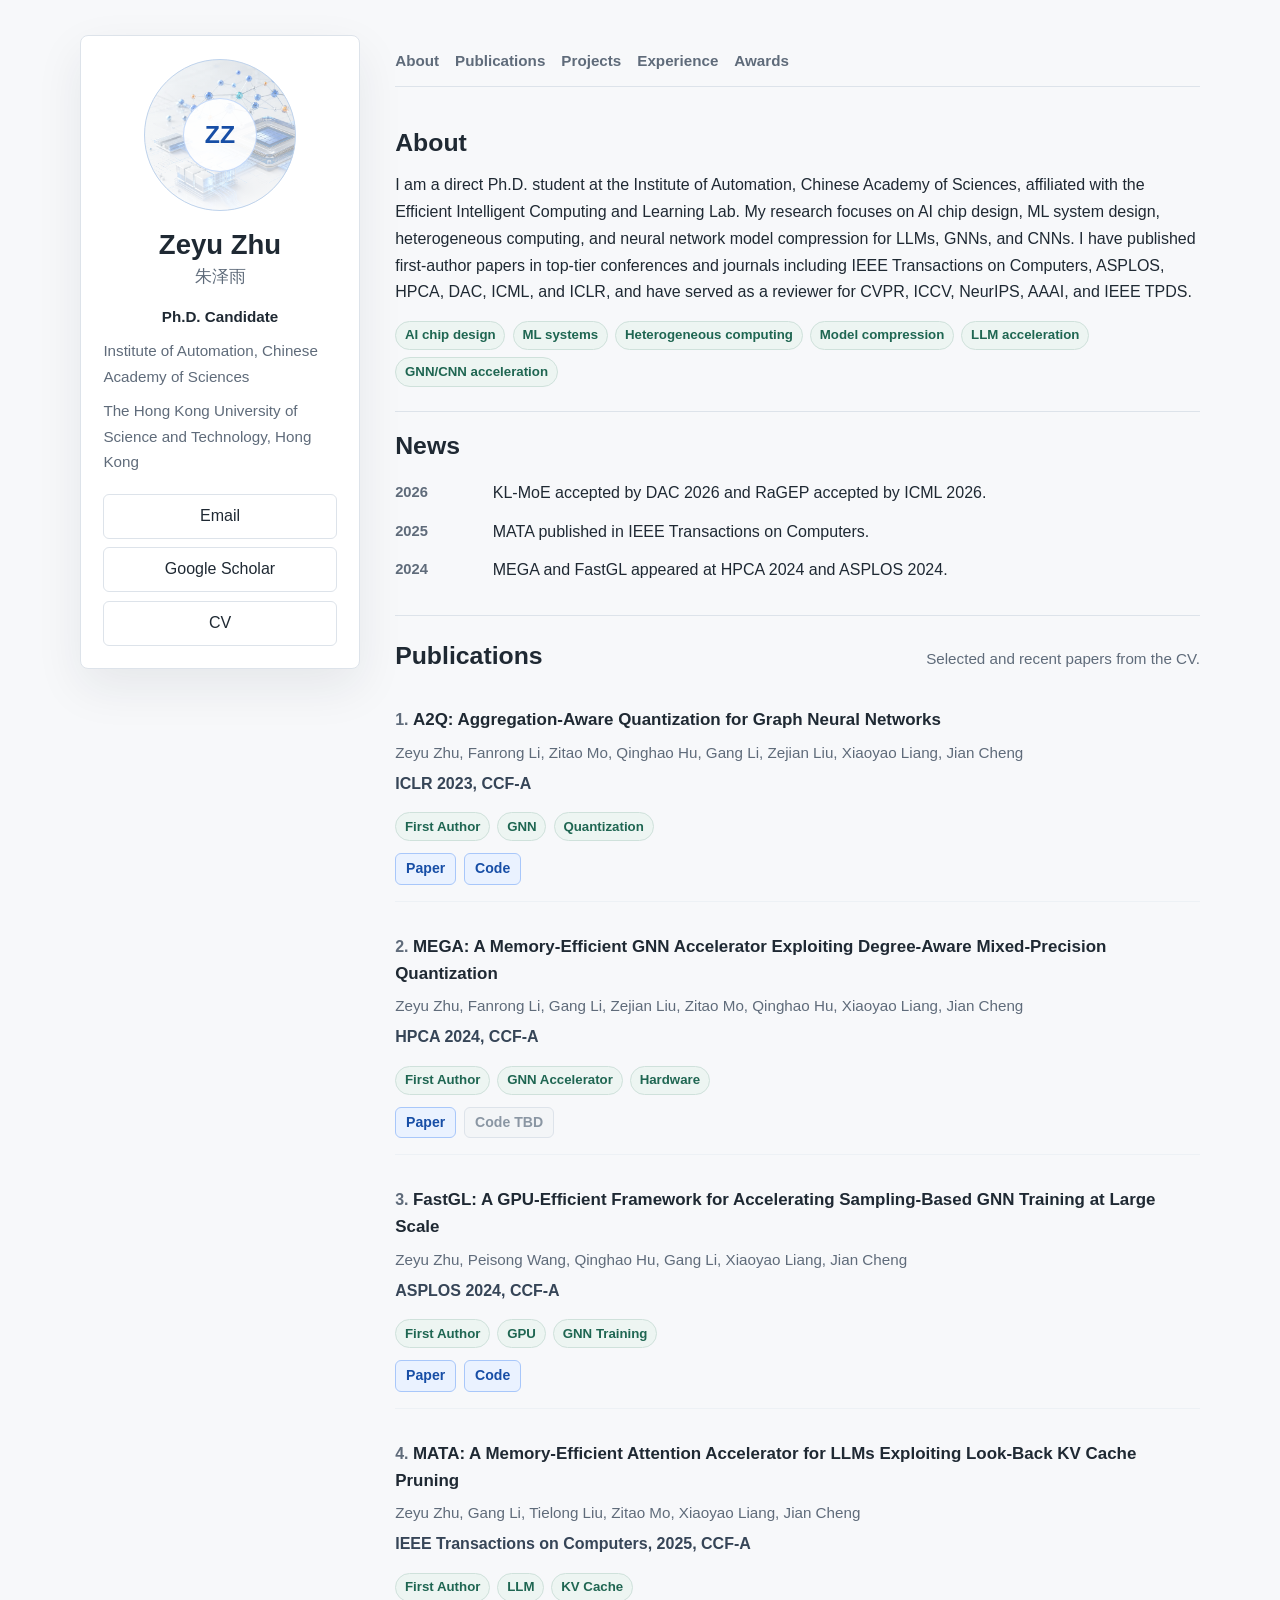
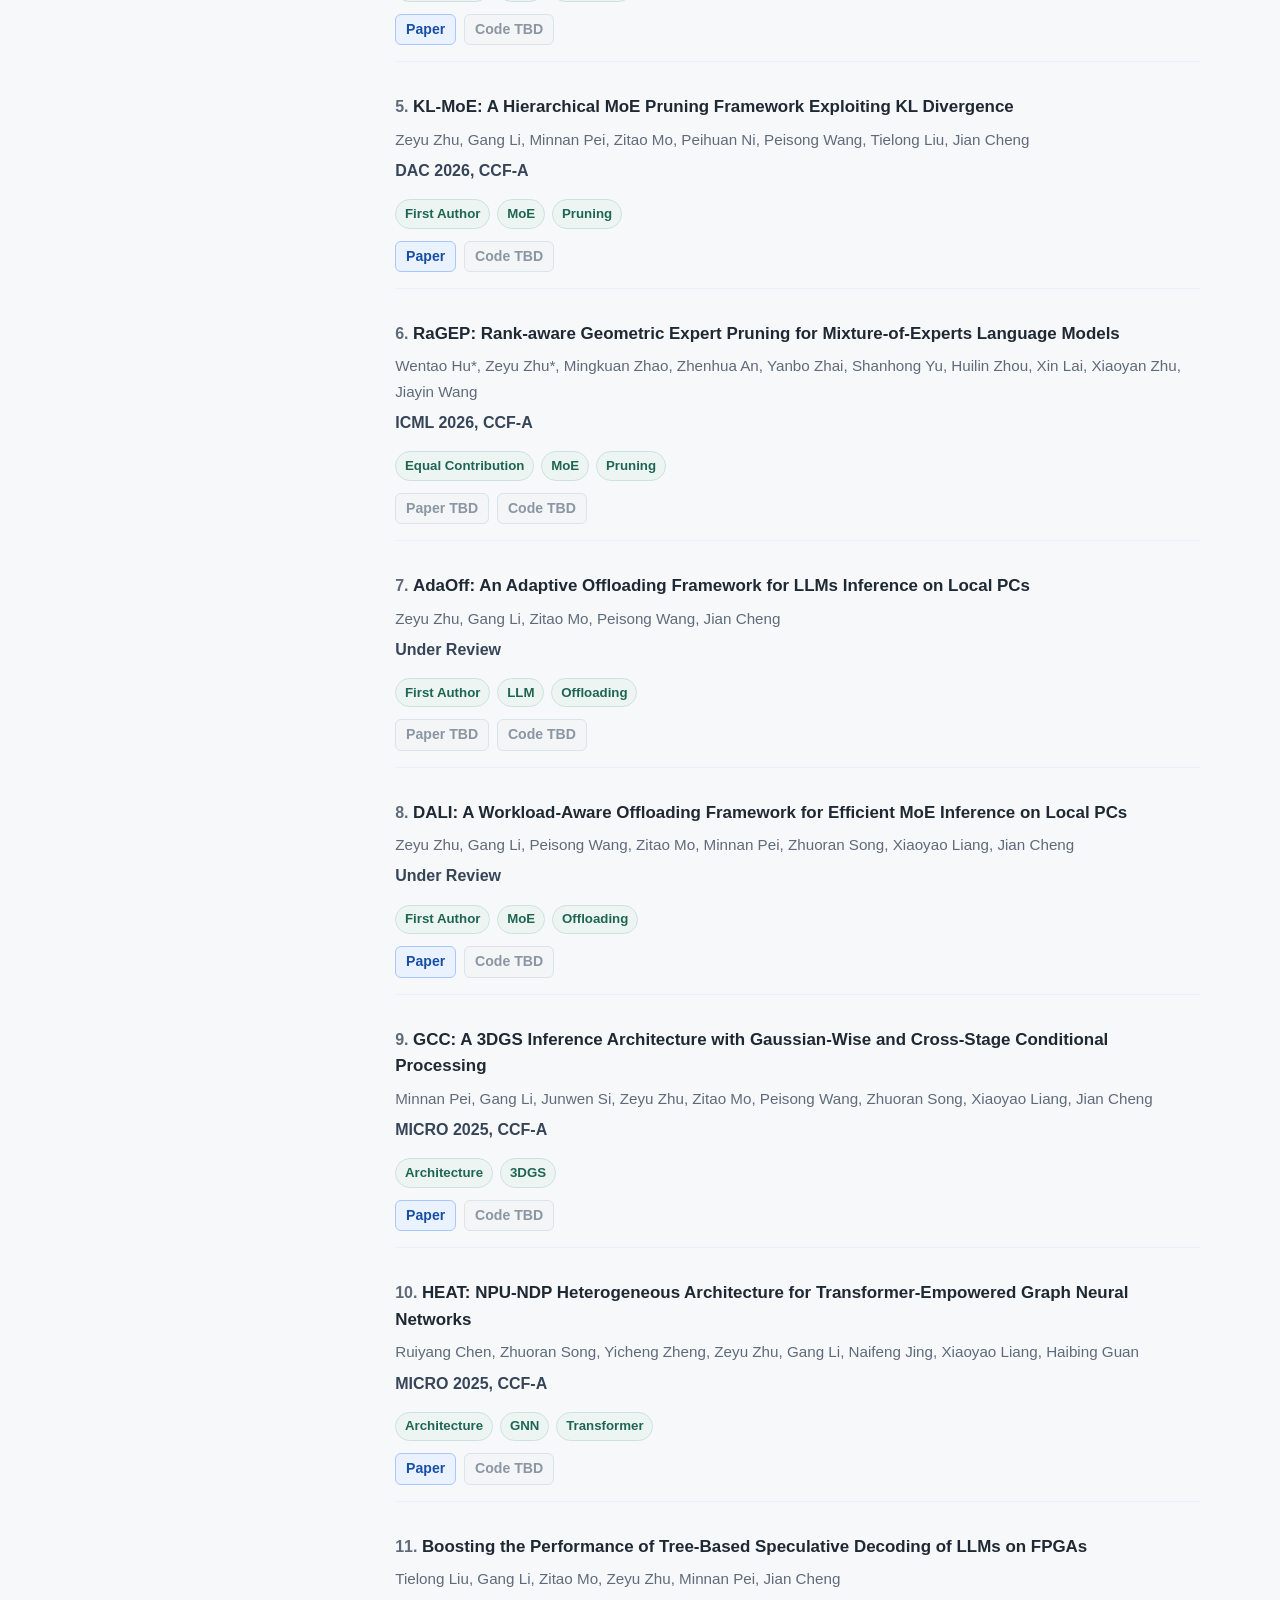
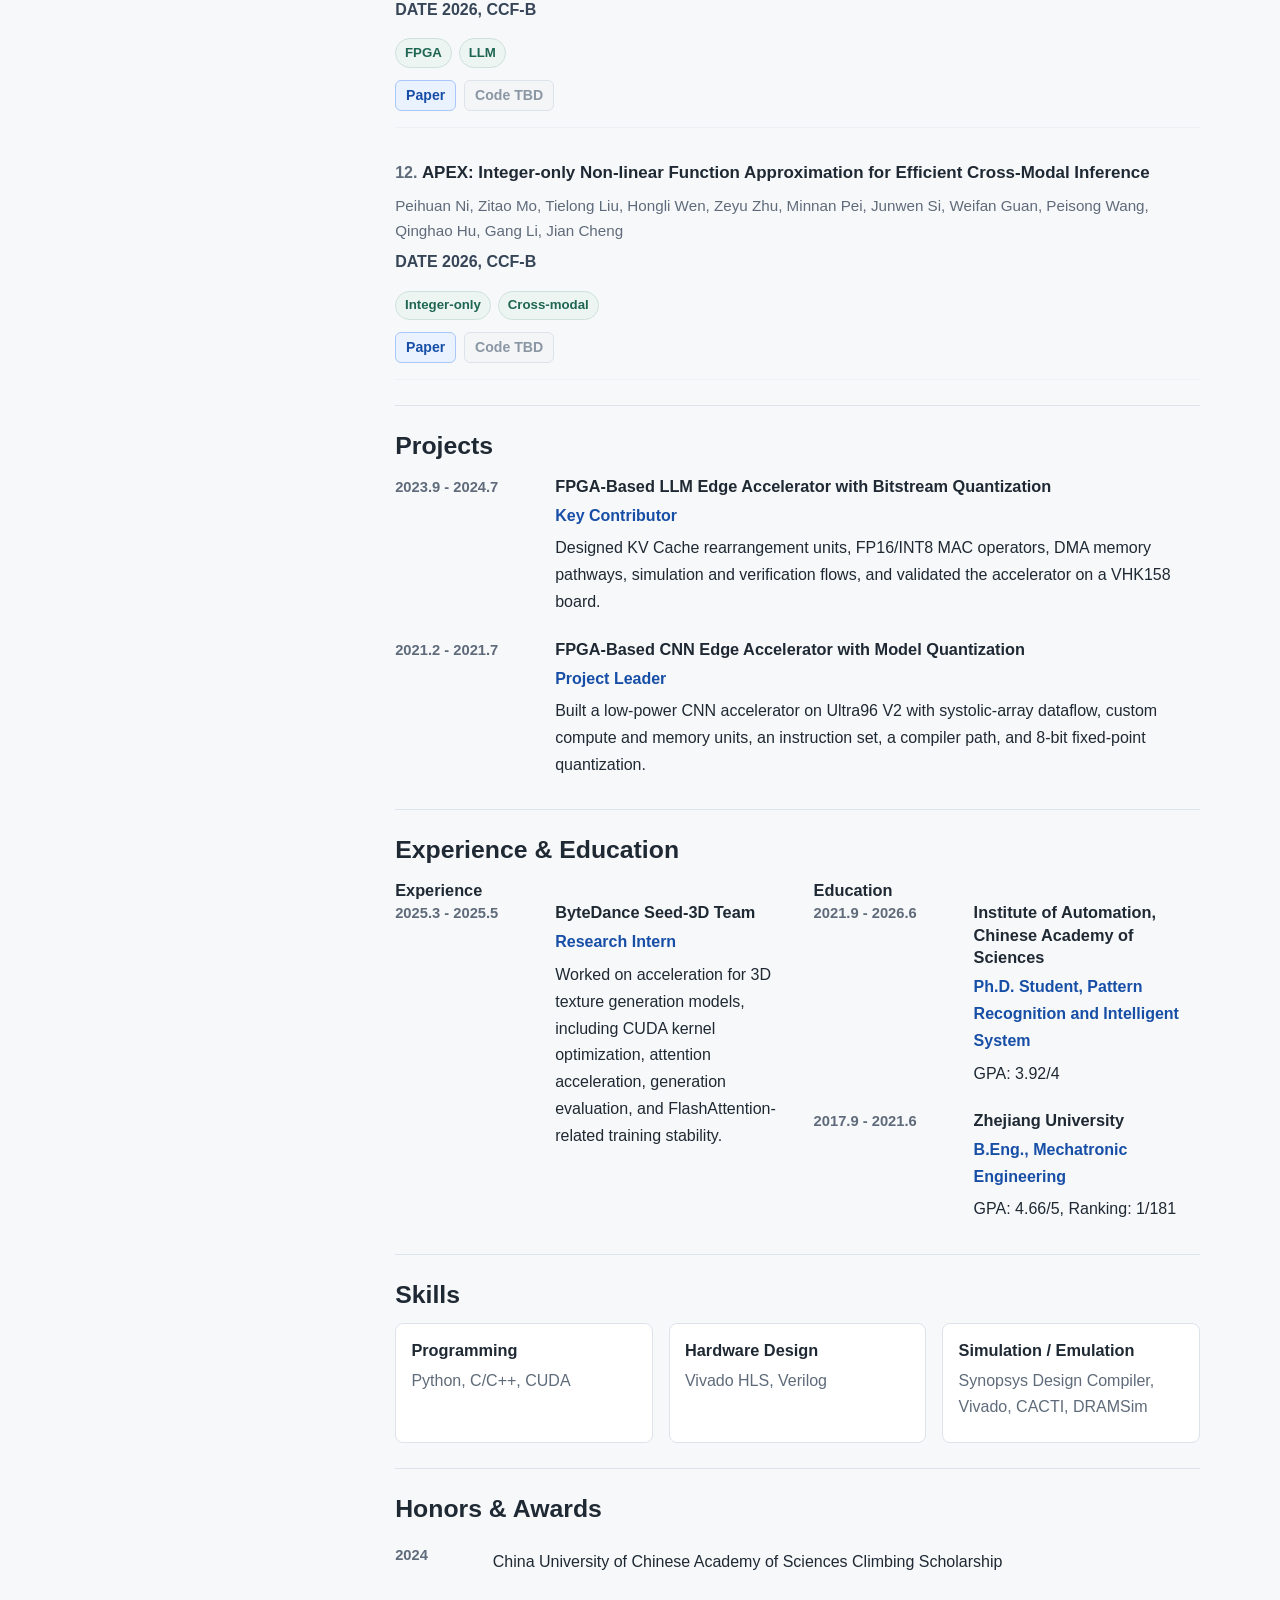
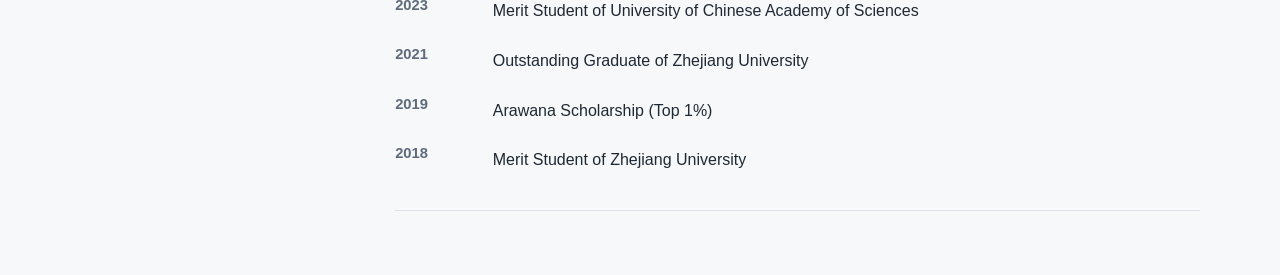
==== index.html @ 012d6af2 "Add files via upload" ====
<!doctype html>
<html lang="en">
  <head>
    <meta charset="utf-8" />
    <meta name="viewport" content="width=device-width, initial-scale=1" />
    <meta
      name="description"
      content="Academic homepage of Zeyu Zhu, researcher in AI chip design, ML systems, heterogeneous computing, and model compression."
    />
    <title>Zeyu Zhu | Academic Homepage</title>
    <link rel="stylesheet" href="styles.css" />
  </head>
  <body>
    <a class="skip-link" href="#main">Skip to content</a>

    <div class="page">
      <aside class="profile" aria-label="Profile">
        <div id="portrait" class="portrait" aria-hidden="true"></div>
        <h1 id="profile-name"></h1>
        <p id="profile-name-cn" class="name-cn"></p>
        <p id="profile-title" class="profile-title"></p>
        <p id="profile-affiliation" class="profile-affiliation"></p>
        <p id="profile-location" class="profile-location"></p>

        <nav class="profile-links" id="profile-links" aria-label="External links"></nav>
      </aside>

      <main id="main" class="content">
        <nav class="top-nav" aria-label="Page sections">
          <a href="#about">About</a>
          <a href="#publications">Publications</a>
          <a href="#projects">Projects</a>
          <a href="#experience">Experience</a>
          <a href="#awards">Awards</a>
        </nav>

        <section id="about" class="section">
          <h2>About</h2>
          <p id="bio"></p>
          <div id="research-tags" class="tags" aria-label="Research interests"></div>
        </section>

        <section class="section compact-section" aria-label="Highlights">
          <h2>News</h2>
          <ul id="news-list" class="news-list"></ul>
        </section>

        <section id="publications" class="section">
          <div class="section-heading">
            <h2>Publications</h2>
            <p>Selected and recent papers from the CV.</p>
          </div>
          <ol id="publication-list" class="publication-list"></ol>
        </section>

        <section id="projects" class="section">
          <h2>Projects</h2>
          <div id="project-list" class="timeline"></div>
        </section>

        <section id="experience" class="section">
          <h2>Experience & Education</h2>
          <div class="two-column">
            <div>
              <h3>Experience</h3>
              <div id="experience-list" class="timeline"></div>
            </div>
            <div>
              <h3>Education</h3>
              <div id="education-list" class="timeline"></div>
            </div>
          </div>
        </section>

        <section id="skills" class="section">
          <h2>Skills</h2>
          <div id="skill-list" class="skill-grid"></div>
        </section>

        <section id="awards" class="section">
          <h2>Honors & Awards</h2>
          <ul id="award-list" class="award-list"></ul>
        </section>
      </main>
    </div>

    <script src="site-data.js"></script>
    <script src="app.js"></script>
  </body>
</html>
---- styles.css ----
/* Minimal GitHub Pages style: text-first, readable, and easy to customize. */
:root {
  color-scheme: light;
  --bg: #f7f8fa;
  --surface: #ffffff;
  --text: #1f2933;
  --muted: #5f6b7a;
  --line: #dde3ea;
  --accent: #1f6feb;
  --accent-dark: #174ea6;
  --accent-soft: #eaf2ff;
  --chip: #edf5f2;
  --chip-text: #1f6652;
  --shadow: 0 18px 48px rgba(31, 41, 51, 0.08);
  font-family: -apple-system, BlinkMacSystemFont, "Segoe UI", Arial, "Noto Sans",
    "PingFang SC", "Microsoft YaHei", sans-serif;
}

* {
  box-sizing: border-box;
}

html {
  scroll-behavior: smooth;
}

body {
  margin: 0;
  background: var(--bg);
  color: var(--text);
  font-size: 16px;
  line-height: 1.68;
}

a {
  color: var(--accent);
  text-decoration: none;
}

a:hover {
  color: var(--accent-dark);
  text-decoration: underline;
}

.skip-link {
  position: absolute;
  left: 1rem;
  top: -3rem;
  z-index: 20;
  background: var(--surface);
  border: 1px solid var(--line);
  padding: 0.45rem 0.7rem;
}

.skip-link:focus {
  top: 1rem;
}

.page {
  display: grid;
  grid-template-columns: 280px minmax(0, 1fr);
  gap: 2.2rem;
  width: min(1120px, calc(100% - 2rem));
  margin: 0 auto;
  padding: 2.2rem 0 4rem;
}

.profile {
  position: sticky;
  top: 1.5rem;
  align-self: start;
  padding: 1.4rem;
  background: var(--surface);
  border: 1px solid var(--line);
  border-radius: 8px;
  box-shadow: var(--shadow);
}

.portrait {
  display: grid;
  place-items: center;
  width: 152px;
  height: 152px;
  margin: 0 auto 1.1rem;
  border: 1px solid #bfd3ec;
  border-radius: 50%;
  background:
    linear-gradient(rgba(255, 255, 255, 0.2), rgba(255, 255, 255, 0.9)),
    url("assets/research-avatar.jpg") center / cover;
}

.portrait span {
  display: grid;
  place-items: center;
  width: 74px;
  height: 74px;
  border-radius: 50%;
  background: rgba(255, 255, 255, 0.9);
  border: 1px solid rgba(31, 111, 235, 0.24);
  color: var(--accent-dark);
  font-size: 1.55rem;
  font-weight: 700;
  letter-spacing: 0;
}

.portrait img {
  width: 100%;
  height: 100%;
  border-radius: 50%;
  object-fit: cover;
}

.profile h1 {
  margin: 0;
  text-align: center;
  font-size: 1.72rem;
  line-height: 1.2;
}

.name-cn {
  margin: 0.1rem 0 0.8rem;
  text-align: center;
  color: var(--muted);
  font-size: 1.05rem;
}

.profile-title,
.profile-affiliation,
.profile-location {
  margin: 0.55rem 0;
  color: var(--muted);
  font-size: 0.95rem;
}

.profile-title {
  color: var(--text);
  font-weight: 650;
  text-align: center;
}

.profile-links {
  display: grid;
  gap: 0.55rem;
  margin-top: 1.2rem;
}

.profile-link {
  display: block;
  padding: 0.5rem 0.65rem;
  border: 1px solid var(--line);
  border-radius: 6px;
  color: var(--text);
  text-align: center;
}

.profile-link:hover {
  border-color: #9cbef0;
  background: var(--accent-soft);
  text-decoration: none;
}

.content {
  min-width: 0;
}

.top-nav {
  position: sticky;
  top: 0;
  z-index: 10;
  display: flex;
  gap: 1rem;
  margin-bottom: 1rem;
  padding: 0.8rem 0;
  background: rgba(247, 248, 250, 0.92);
  backdrop-filter: blur(12px);
  border-bottom: 1px solid var(--line);
}

.top-nav a {
  color: var(--muted);
  font-size: 0.95rem;
  font-weight: 600;
}

.section {
  padding: 1.55rem 0;
  border-bottom: 1px solid var(--line);
}

.section h2 {
  margin: 0 0 0.8rem;
  color: var(--text);
  font-size: 1.55rem;
  line-height: 1.25;
}

.section h3 {
  margin: 0;
  font-size: 1.02rem;
  line-height: 1.38;
}

.section p {
  margin: 0.35rem 0;
}

.section-heading {
  display: flex;
  align-items: baseline;
  justify-content: space-between;
  gap: 1rem;
  margin-bottom: 0.4rem;
}

.section-heading p {
  color: var(--muted);
  font-size: 0.95rem;
}

.compact-section {
  padding-top: 1.15rem;
}

.tags,
.publication-meta {
  display: flex;
  flex-wrap: wrap;
  gap: 0.45rem;
  margin-top: 0.9rem;
}

.tags span,
.publication-meta span {
  display: inline-flex;
  align-items: center;
  min-height: 28px;
  padding: 0.16rem 0.55rem;
  border: 1px solid #cfe1db;
  border-radius: 999px;
  background: var(--chip);
  color: var(--chip-text);
  font-size: 0.83rem;
  font-weight: 600;
}

.news-list,
.award-list {
  list-style: none;
  margin: 0;
  padding: 0;
}

.news-list li,
.award-list li {
  display: grid;
  grid-template-columns: 5.2rem 1fr;
  gap: 0.9rem;
  padding: 0.36rem 0;
}

.news-list time,
.award-list span,
.timeline-date {
  color: var(--muted);
  font-size: 0.92rem;
  font-weight: 650;
}

.publication-list {
  display: grid;
  gap: 1rem;
  margin: 0;
  padding: 0;
  list-style-position: inside;
}

.publication {
  padding: 1rem 0;
  border-bottom: 1px solid #edf1f5;
}

.publication::marker {
  color: var(--muted);
  font-weight: 700;
}

.publication h3 {
  display: inline;
  font-size: 1.06rem;
}

.authors {
  color: var(--muted);
  font-size: 0.95rem;
}

.venue {
  color: #364557;
  font-weight: 650;
}

.paper-actions {
  display: flex;
  flex-wrap: wrap;
  gap: 0.5rem;
  margin-top: 0.75rem;
}

.paper-link {
  display: inline-flex;
  align-items: center;
  min-height: 30px;
  padding: 0.18rem 0.62rem;
  border: 1px solid #a8c7fa;
  border-radius: 6px;
  background: var(--accent-soft);
  color: var(--accent-dark);
  font-size: 0.88rem;
  font-weight: 700;
}

.paper-link:hover {
  background: #dceaff;
  text-decoration: none;
}

.paper-link.disabled {
  border-color: var(--line);
  background: #f3f5f7;
  color: #8a96a3;
}

.timeline {
  display: grid;
  gap: 1rem;
}

.timeline-item {
  display: grid;
  grid-template-columns: 9rem 1fr;
  gap: 1rem;
}

.role {
  color: var(--accent-dark);
  font-weight: 650;
}

.two-column {
  display: grid;
  grid-template-columns: repeat(2, minmax(0, 1fr));
  gap: 2rem;
}

.skill-grid {
  display: grid;
  grid-template-columns: repeat(3, minmax(0, 1fr));
  gap: 1rem;
}

.skill-group {
  padding: 0.95rem;
  border: 1px solid var(--line);
  border-radius: 8px;
  background: var(--surface);
}

.skill-group p {
  color: var(--muted);
}

@media (max-width: 860px) {
  .page {
    grid-template-columns: 1fr;
    gap: 1rem;
    padding-top: 1rem;
  }

  .profile {
    position: static;
  }

  .top-nav {
    overflow-x: auto;
  }

  .two-column,
  .skill-grid {
    grid-template-columns: 1fr;
  }
}

@media (max-width: 560px) {
  body {
    font-size: 15px;
  }

  .page {
    width: min(100% - 1rem, 1120px);
  }

  .profile {
    padding: 1rem;
  }

  .portrait {
    width: 128px;
    height: 128px;
  }

  .news-list li,
  .award-list li,
  .timeline-item {
    grid-template-columns: 1fr;
    gap: 0.15rem;
  }

  .section-heading {
    display: block;
  }
}
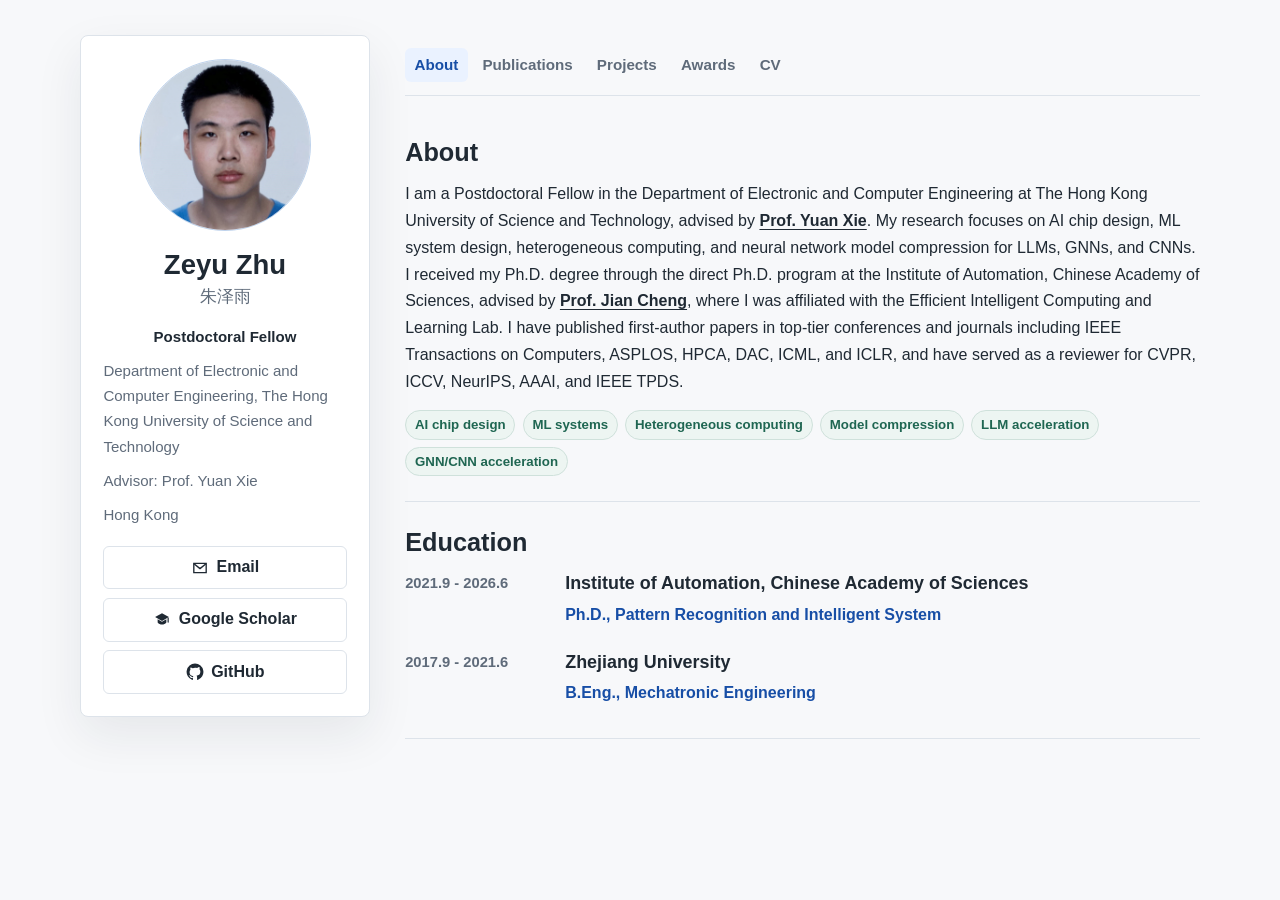
==== commit 32e56d43: "Update index.html" ====
--- a/index.html
+++ b/index.html
@@ -5,86 +5,34 @@
     <meta name="viewport" content="width=device-width, initial-scale=1" />
     <meta
       name="description"
-      content="Academic homepage of Zeyu Zhu, researcher in AI chip design, ML systems, heterogeneous computing, and model compression."
+      content="Academic homepage of Zeyu Zhu, Postdoctoral Fellow in ECE at HKUST."
     />
-    <title>Zeyu Zhu | Academic Homepage</title>
-    <link rel="stylesheet" href="styles.css" />
+    <title>Zeyu Zhu | About</title>
+    <link rel="stylesheet" href="./styles.css?v=20260711" />
   </head>
-  <body>
+  <body data-page="about">
     <a class="skip-link" href="#main">Skip to content</a>
 
     <div class="page">
-      <aside class="profile" aria-label="Profile">
-        <div id="portrait" class="portrait" aria-hidden="true"></div>
-        <h1 id="profile-name"></h1>
-        <p id="profile-name-cn" class="name-cn"></p>
-        <p id="profile-title" class="profile-title"></p>
-        <p id="profile-affiliation" class="profile-affiliation"></p>
-        <p id="profile-location" class="profile-location"></p>
-
-        <nav class="profile-links" id="profile-links" aria-label="External links"></nav>
-      </aside>
+      <aside class="profile" aria-label="Profile"></aside>
 
       <main id="main" class="content">
-        <nav class="top-nav" aria-label="Page sections">
-          <a href="#about">About</a>
-          <a href="#publications">Publications</a>
-          <a href="#projects">Projects</a>
-          <a href="#experience">Experience</a>
-          <a href="#awards">Awards</a>
-        </nav>
+        <nav class="top-nav" aria-label="Site navigation"></nav>
 
-        <section id="about" class="section">
+        <section class="section">
           <h2>About</h2>
           <p id="bio"></p>
           <div id="research-tags" class="tags" aria-label="Research interests"></div>
         </section>
 
-        <section class="section compact-section" aria-label="Highlights">
-          <h2>News</h2>
-          <ul id="news-list" class="news-list"></ul>
-        </section>
-
-        <section id="publications" class="section">
-          <div class="section-heading">
-            <h2>Publications</h2>
-            <p>Selected and recent papers from the CV.</p>
-          </div>
-          <ol id="publication-list" class="publication-list"></ol>
-        </section>
-
-        <section id="projects" class="section">
-          <h2>Projects</h2>
-          <div id="project-list" class="timeline"></div>
-        </section>
-
-        <section id="experience" class="section">
-          <h2>Experience & Education</h2>
-          <div class="two-column">
-            <div>
-              <h3>Experience</h3>
-              <div id="experience-list" class="timeline"></div>
-            </div>
-            <div>
-              <h3>Education</h3>
-              <div id="education-list" class="timeline"></div>
-            </div>
-          </div>
-        </section>
-
-        <section id="skills" class="section">
-          <h2>Skills</h2>
-          <div id="skill-list" class="skill-grid"></div>
-        </section>
-
-        <section id="awards" class="section">
-          <h2>Honors & Awards</h2>
-          <ul id="award-list" class="award-list"></ul>
+        <section class="section">
+          <h2>Education</h2>
+          <div id="education-list" class="timeline"></div>
         </section>
       </main>
     </div>
 
-    <script src="site-data.js"></script>
-    <script src="app.js"></script>
+    <script src="./site-data.js?v=20260711"></script>
+    <script src="./app.js?v=20260711"></script>
   </body>
 </html>
--- a/styles.css
+++ b/styles.css
@@ -1,4 +1,4 @@
-/* Minimal GitHub Pages style: text-first, readable, and easy to customize. */
+/* Static GitHub Pages academic style: compact, readable, and data-driven. */
 :root {
   color-scheme: light;
   --bg: #f7f8fa;
@@ -20,10 +20,6 @@
   box-sizing: border-box;
 }
 
-html {
-  scroll-behavior: smooth;
-}
-
 body {
   margin: 0;
   background: var(--bg);
@@ -58,7 +54,7 @@
 
 .page {
   display: grid;
-  grid-template-columns: 280px minmax(0, 1fr);
+  grid-template-columns: 290px minmax(0, 1fr);
   gap: 2.2rem;
   width: min(1120px, calc(100% - 2rem));
   margin: 0 auto;
@@ -77,37 +73,20 @@
 }
 
 .portrait {
-  display: grid;
-  place-items: center;
-  width: 152px;
-  height: 152px;
+  width: 172px;
+  height: 172px;
   margin: 0 auto 1.1rem;
+  overflow: hidden;
   border: 1px solid #bfd3ec;
   border-radius: 50%;
-  background:
-    linear-gradient(rgba(255, 255, 255, 0.2), rgba(255, 255, 255, 0.9)),
-    url("assets/research-avatar.jpg") center / cover;
-}
-
-.portrait span {
-  display: grid;
-  place-items: center;
-  width: 74px;
-  height: 74px;
-  border-radius: 50%;
-  background: rgba(255, 255, 255, 0.9);
-  border: 1px solid rgba(31, 111, 235, 0.24);
-  color: var(--accent-dark);
-  font-size: 1.55rem;
-  font-weight: 700;
-  letter-spacing: 0;
+  background: #f0f4f8;
 }
 
 .portrait img {
   width: 100%;
   height: 100%;
-  border-radius: 50%;
   object-fit: cover;
+  object-position: center 22%;
 }
 
 .profile h1 {
@@ -125,16 +104,15 @@
 }
 
 .profile-title,
-.profile-affiliation,
-.profile-location {
+.profile-meta {
   margin: 0.55rem 0;
   color: var(--muted);
-  font-size: 0.95rem;
+  font-size: 0.94rem;
 }
 
 .profile-title {
   color: var(--text);
-  font-weight: 650;
+  font-weight: 700;
   text-align: center;
 }
 
@@ -145,12 +123,22 @@
 }
 
 .profile-link {
-  display: block;
-  padding: 0.5rem 0.65rem;
+  display: inline-flex;
+  align-items: center;
+  justify-content: center;
+  gap: 0.48rem;
+  min-height: 42px;
+  padding: 0.45rem 0.65rem;
   border: 1px solid var(--line);
   border-radius: 6px;
   color: var(--text);
-  text-align: center;
+  font-weight: 600;
+}
+
+.profile-link svg {
+  width: 18px;
+  height: 18px;
+  flex: 0 0 auto;
 }
 
 .profile-link:hover {
@@ -168,18 +156,30 @@
   top: 0;
   z-index: 10;
   display: flex;
-  gap: 1rem;
+  gap: 0.35rem;
   margin-bottom: 1rem;
   padding: 0.8rem 0;
-  background: rgba(247, 248, 250, 0.92);
+  background: rgba(247, 248, 250, 0.94);
   backdrop-filter: blur(12px);
   border-bottom: 1px solid var(--line);
 }
 
 .top-nav a {
+  display: inline-flex;
+  align-items: center;
+  min-height: 34px;
+  padding: 0.1rem 0.58rem;
+  border-radius: 6px;
   color: var(--muted);
   font-size: 0.95rem;
-  font-weight: 600;
+  font-weight: 700;
+}
+
+.top-nav a:hover,
+.top-nav a[aria-current="page"] {
+  background: var(--accent-soft);
+  color: var(--accent-dark);
+  text-decoration: none;
 }
 
 .section {
@@ -190,14 +190,22 @@
 .section h2 {
   margin: 0 0 0.8rem;
   color: var(--text);
-  font-size: 1.55rem;
+  font-size: 1.58rem;
   line-height: 1.25;
 }
 
+.section h3,
+.section h4 {
+  margin: 0;
+  line-height: 1.38;
+}
+
 .section h3 {
-  margin: 0;
-  font-size: 1.02rem;
-  line-height: 1.38;
+  font-size: 1.12rem;
+}
+
+.section h4 {
+  font-size: 1.04rem;
 }
 
 .section p {
@@ -212,13 +220,11 @@
   margin-bottom: 0.4rem;
 }
 
-.section-heading p {
+.section-heading p,
+.publication-note,
+.cv-intro {
   color: var(--muted);
   font-size: 0.95rem;
-}
-
-.compact-section {
-  padding-top: 1.15rem;
 }
 
 .tags,
@@ -240,41 +246,70 @@
   background: var(--chip);
   color: var(--chip-text);
   font-size: 0.83rem;
-  font-weight: 600;
-}
-
-.news-list,
-.award-list {
-  list-style: none;
-  margin: 0;
-  padding: 0;
-}
-
-.news-list li,
-.award-list li {
-  display: grid;
-  grid-template-columns: 5.2rem 1fr;
-  gap: 0.9rem;
-  padding: 0.36rem 0;
-}
-
-.news-list time,
-.award-list span,
+  font-weight: 700;
+}
+
+.timeline {
+  display: grid;
+  gap: 1rem;
+}
+
+.timeline-item {
+  display: grid;
+  grid-template-columns: 9rem 1fr;
+  gap: 1rem;
+}
+
 .timeline-date {
   color: var(--muted);
   font-size: 0.92rem;
-  font-weight: 650;
+  font-weight: 700;
+}
+
+.role {
+  color: var(--accent-dark);
+  font-weight: 700;
+}
+
+.publication-groups {
+  display: grid;
+  gap: 2rem;
+  margin-top: 1.2rem;
+}
+
+.publication-category {
+  display: grid;
+  gap: 1rem;
+}
+
+.publication-category > h3 {
+  margin: 0;
+  padding-bottom: 0.35rem;
+  border-bottom: 1px solid var(--line);
+  color: var(--text);
+  font-size: 1.18rem;
+}
+
+.publication-year {
+  padding-top: 0.2rem;
+}
+
+.publication-year > h4 {
+  margin: 0 0 0.45rem;
+  color: var(--accent-dark);
+  font-size: 1.08rem;
 }
 
 .publication-list {
   display: grid;
-  gap: 1rem;
+  gap: 0.95rem;
   margin: 0;
   padding: 0;
   list-style-position: inside;
 }
 
 .publication {
+  position: relative;
   padding: 1rem 0;
   border-bottom: 1px solid #edf1f5;
 }
@@ -284,19 +319,41 @@
   font-weight: 700;
 }
 
-.publication h3 {
-  display: inline;
-  font-size: 1.06rem;
+.publication-header {
+  display: block;
 }
 
 .authors {
-  color: var(--muted);
+  color: var(--text);
   font-size: 0.95rem;
+}
+
+.author-name {
+  font-weight: 800;
+}
+
+.author-marker {
+  margin-left: 0.08rem;
+  color: #9b4a00;
+  font-size: 0.78em;
+  font-weight: 800;
+  line-height: 0;
+}
+
+.highlight-name,
+.self-author {
+  text-decoration: underline;
+  text-underline-offset: 0.16em;
+  text-decoration-thickness: 0.08em;
+}
+
+.highlight-name {
+  font-weight: 800;
 }
 
 .venue {
   color: #364557;
-  font-weight: 650;
+  font-weight: 700;
 }
 
 .paper-actions {
@@ -306,7 +363,8 @@
   margin-top: 0.75rem;
 }
 
-.paper-link {
+.paper-link,
+.primary-link {
   display: inline-flex;
   align-items: center;
   min-height: 30px;
@@ -316,10 +374,11 @@
   background: var(--accent-soft);
   color: var(--accent-dark);
   font-size: 0.88rem;
-  font-weight: 700;
-}
-
-.paper-link:hover {
+  font-weight: 800;
+}
+
+.paper-link:hover,
+.primary-link:hover {
   background: #dceaff;
   text-decoration: none;
 }
@@ -330,43 +389,36 @@
   color: #8a96a3;
 }
 
-.timeline {
-  display: grid;
-  gap: 1rem;
-}
-
-.timeline-item {
-  display: grid;
-  grid-template-columns: 9rem 1fr;
-  gap: 1rem;
-}
-
-.role {
-  color: var(--accent-dark);
-  font-weight: 650;
-}
-
-.two-column {
-  display: grid;
-  grid-template-columns: repeat(2, minmax(0, 1fr));
-  gap: 2rem;
-}
-
-.skill-grid {
-  display: grid;
-  grid-template-columns: repeat(3, minmax(0, 1fr));
-  gap: 1rem;
-}
-
-.skill-group {
-  padding: 0.95rem;
+.award-list {
+  list-style: none;
+  margin: 0;
+  padding: 0;
+}
+
+.award-list li {
+  display: grid;
+  grid-template-columns: 5.2rem 1fr;
+  gap: 0.9rem;
+  padding: 0.36rem 0;
+}
+
+.award-list span {
+  color: var(--muted);
+  font-size: 0.92rem;
+  font-weight: 700;
+}
+
+.award-list p {
+  margin: 0;
+}
+
+.cv-frame {
+  width: 100%;
+  height: 760px;
+  margin-top: 1rem;
   border: 1px solid var(--line);
   border-radius: 8px;
   background: var(--surface);
-}
-
-.skill-group p {
-  color: var(--muted);
 }
 
 @media (max-width: 860px) {
@@ -382,11 +434,7 @@
 
   .top-nav {
     overflow-x: auto;
-  }
-
-  .two-column,
-  .skill-grid {
-    grid-template-columns: 1fr;
+    padding-bottom: 0.65rem;
   }
 }
 
@@ -404,18 +452,21 @@
   }
 
   .portrait {
-    width: 128px;
-    height: 128px;
-  }
-
-  .news-list li,
+    width: 142px;
+    height: 142px;
+  }
+
+  .section-heading {
+    display: block;
+  }
+
   .award-list li,
   .timeline-item {
     grid-template-columns: 1fr;
     gap: 0.15rem;
   }
 
-  .section-heading {
-    display: block;
-  }
-}
+  .cv-frame {
+    height: 560px;
+  }
+}
